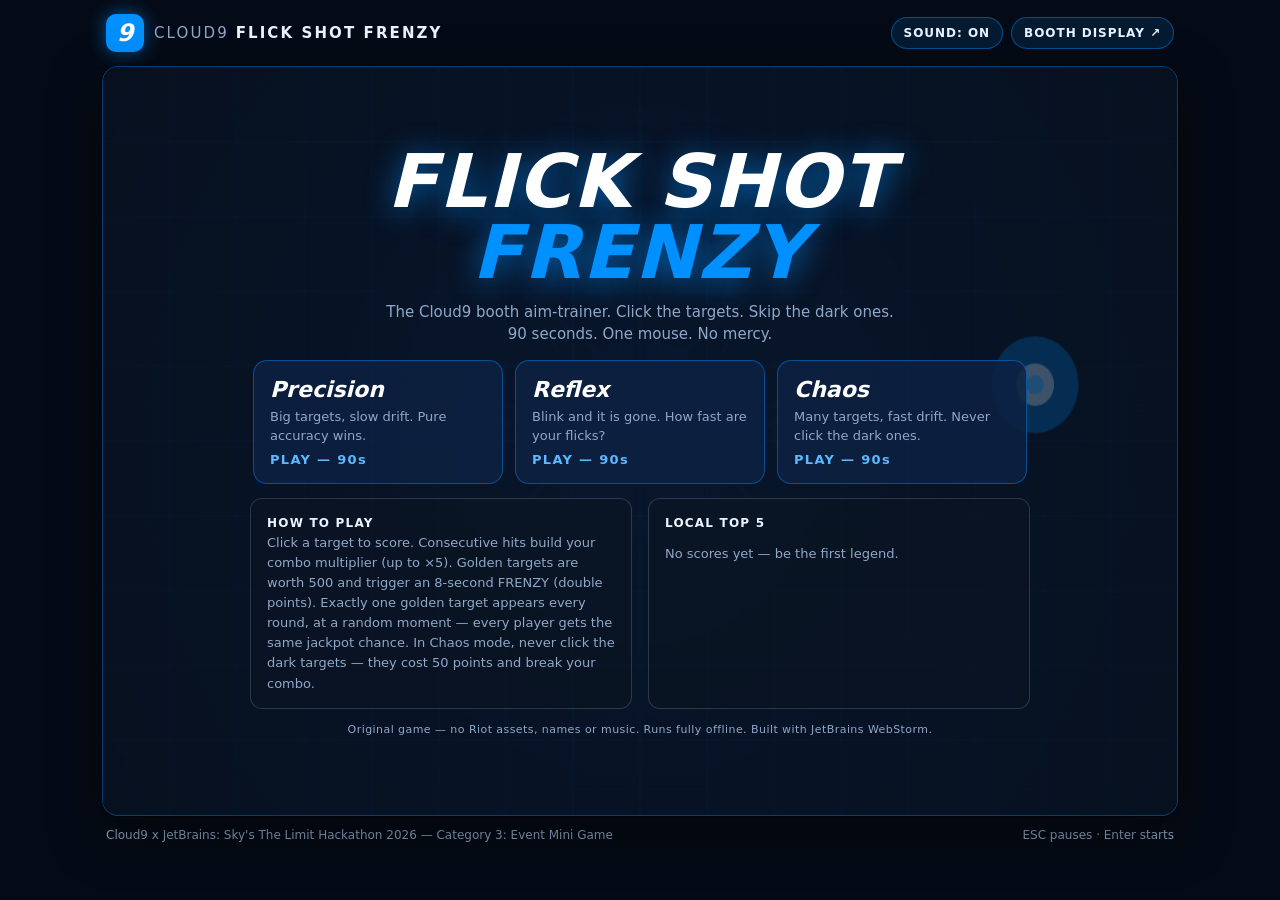
==== index.html @ 0c86843c "Cloud9 Flick Shot Frenzy — Category 3 event mini game (initial build) Browser-based flick-shot arcad" ====
<!DOCTYPE html>
<html lang="en">
<head>
<meta charset="UTF-8">
<meta name="viewport" content="width=device-width, initial-scale=1.0">
<title>Cloud9 Flick Shot Frenzy — Event Mini Game</title>
<meta name="description" content="Cloud9 Flick Shot Frenzy: a mouse-only flick-shot arcade game for Cloud9 event booths. 90-second rounds, three modes, local leaderboard. Built with JetBrains WebStorm.">
<link rel="stylesheet" href="style.css">
</head>
<body>
<div id="app">
  <header id="topbar">
    <div class="brand">
      <span class="brand-mark" aria-hidden="true">9</span>
      <span class="brand-name">CLOUD9 <b>FLICK SHOT FRENZY</b></span>
    </div>
    <div class="top-actions">
      <button id="btn-mute" class="chip-btn" type="button">SOUND: ON</button>
      <button id="btn-booth" class="chip-btn" type="button">BOOTH DISPLAY ↗</button>
    </div>
  </header>

  <main id="stage">
    <canvas id="game-canvas" width="960" height="600"></canvas>

    <!-- HUD (visible while playing / paused) -->
    <div id="hud" class="hidden">
      <div class="hud-left">
        <span id="hud-time" class="hud-time">1:30</span>
        <span id="hud-acc" class="hud-acc">ACC 100%</span>
      </div>
      <div class="hud-mid">
        <span id="hud-score" class="hud-score">0</span>
        <span id="hud-combo" class="hud-combo"></span>
        <span id="hud-frenzy" class="hud-frenzy" style="display:none"></span>
      </div>
      <div class="hud-right">
        <button id="btn-pause" class="chip-btn" type="button">II PAUSE</button>
      </div>
    </div>

    <!-- MENU -->
    <div id="screen-menu" class="screen">
      <h1>FLICK SHOT<br><span>FRENZY</span></h1>
      <p class="tagline">The Cloud9 booth aim-trainer. Click the targets. Skip the dark ones.<br>90 seconds. One mouse. No mercy.</p>
      <div id="mode-cards" class="mode-cards"></div>
      <div class="menu-bottom">
        <div class="howto">
          <b>HOW TO PLAY</b>
          <p>Click a target to score. Consecutive hits build your combo multiplier (up to ×5).
          Golden targets are worth 500 and trigger an 8-second FRENZY (double points).
          Exactly one golden target appears every round, at a random moment —
          every player gets the same jackpot chance.
          In Chaos mode, never click the dark targets — they cost 50 points and break your combo.</p>
        </div>
        <div class="top5">
          <b>LOCAL TOP 5</b>
          <ol id="menu-top5"></ol>
        </div>
      </div>
      <p class="foot">Original game — no Riot assets, names or music. Runs fully offline. Built with JetBrains WebStorm.</p>
    </div>

    <!-- PAUSED -->
    <div id="screen-paused" class="screen overlay hidden">
      <h2>PAUSED</h2>
      <p>Take a breath, champ.</p>
      <div class="btn-row">
        <button id="btn-resume" class="big-btn" type="button">RESUME</button>
        <button id="btn-quit" class="big-btn ghost" type="button">QUIT TO MENU</button>
      </div>
    </div>

    <!-- SCORE -->
    <div id="screen-score" class="screen overlay hidden">
      <p id="score-mode-label" class="score-mode">Precision — 90s round</p>
      <h2>TIME!</h2>
      <div class="final-row">
        <div>
          <span class="final-label">FINAL SCORE</span>
          <span id="final-score" class="final-score">0</span>
        </div>
        <div id="final-rank" class="rank-badge rank-B">B</div>
      </div>
      <div id="final-stats" class="final-stats"></div>
      <div class="save-row">
        <label for="initials">YOUR TAG</label>
        <input id="initials" maxlength="6" placeholder="ACE" autocomplete="off" spellcheck="false">
        <button id="btn-save-score" class="big-btn" type="button">SAVE SCORE</button>
      </div>
      <p id="save-note" class="save-note"></p>
      <div class="btn-row">
        <button id="btn-again" class="big-btn" type="button">PLAY AGAIN</button>
        <button id="btn-menu" class="big-btn ghost" type="button">CHANGE MODE</button>
      </div>
      <p class="auto-note">Auto-returns to the menu in 25s — ready for the next player.</p>
    </div>

    <!-- ATTRACT -->
    <div id="attract" class="attract hidden">
      <p>☁️ CLOUD9 FLICK SHOT FRENZY ☁️</p>
      <p class="attract-big">TAP TO PLAY</p>
      <p>90 seconds · mouse only · beat the top score</p>
    </div>
  </main>

  <footer id="bottombar">
    <span>Cloud9 x JetBrains: Sky's The Limit Hackathon 2026 — Category 3: Event Mini Game</span>
    <span>ESC pauses · Enter starts</span>
  </footer>
</div>

<script src="leaderboard.js"></script>
<script src="game.js"></script>
</body>
</html>
---- style.css ----
/* Cloud9 Flick Shot Frenzy — Cloud9 blue / white / dark navy theme.
 * System font stack only: the game must work fully offline at a booth. */
:root {
  --c9-blue: #0090ff;
  --c9-light: #5cb8ff;
  --c9-dark: #0a1424;
  --c9-navy: #0e2242;
  --ink: #eaf3ff;
  --muted: #8fa8c8;
  --gold: #ffc93c;
  --danger: #ff5d5d;
}

* { box-sizing: border-box; margin: 0; padding: 0; }

html, body { height: 100%; }

body {
  background: #050b16;
  color: var(--ink);
  font-family: system-ui, -apple-system, "Segoe UI", Roboto, Helvetica, Arial, sans-serif;
  -webkit-font-smoothing: antialiased;
}

#app {
  min-height: 100vh;
  display: flex;
  flex-direction: column;
  max-width: 1100px;
  margin: 0 auto;
  padding: 0 12px;
}

/* ---------- top bar ---------- */
#topbar {
  display: flex;
  align-items: center;
  justify-content: space-between;
  gap: 12px;
  padding: 14px 4px;
}

.brand { display: flex; align-items: center; gap: 10px; }

.brand-mark {
  display: inline-flex;
  align-items: center;
  justify-content: center;
  width: 38px; height: 38px;
  border-radius: 10px;
  background: var(--c9-blue);
  color: #fff;
  font-weight: 900;
  font-size: 24px;
  font-style: italic;
  box-shadow: 0 0 18px rgba(0, 144, 255, .55);
}

.brand-name { font-size: 15px; letter-spacing: .14em; color: var(--muted); }
.brand-name b { color: var(--ink); }

.top-actions { display: flex; gap: 8px; }

.chip-btn {
  background: rgba(0, 144, 255, .12);
  border: 1px solid rgba(0, 144, 255, .45);
  color: var(--ink);
  font: 700 12px/1 system-ui, sans-serif;
  letter-spacing: .08em;
  padding: 9px 12px;
  border-radius: 999px;
  cursor: pointer;
}
.chip-btn:hover { background: rgba(0, 144, 255, .25); }

/* ---------- stage ---------- */
#stage {
  position: relative;
  flex: 1;
  border-radius: 16px;
  overflow: hidden;
  border: 1px solid rgba(0, 144, 255, .35);
  box-shadow: 0 0 0 1px rgba(0,0,0,.4), 0 18px 50px rgba(0,0,0,.5);
  background: var(--c9-dark);
  aspect-ratio: 960 / 600;
  max-height: calc(100vh - 150px);
  margin: 0 auto;
  width: 100%;
}

#game-canvas {
  position: absolute;
  inset: 0;
  width: 100%;
  height: 100%;
  display: block;
  cursor: crosshair;
  touch-action: none;
  user-select: none;
  -webkit-user-select: none;
}

.hidden { display: none !important; }

/* ---------- HUD ---------- */
#hud {
  position: absolute;
  top: 0; left: 0; right: 0;
  display: flex;
  align-items: flex-start;
  justify-content: space-between;
  gap: 10px;
  padding: 12px 16px;
  pointer-events: none;
  font-weight: 800;
}
#hud .chip-btn { pointer-events: auto; }

.hud-left, .hud-mid, .hud-right { display: flex; align-items: center; gap: 12px; }

.hud-time {
  font-size: 30px;
  color: #fff;
  text-shadow: 0 2px 12px rgba(0,144,255,.7);
  font-variant-numeric: tabular-nums;
}
.hud-time.urgent { color: var(--danger); animation: pulse .5s infinite alternate; }
@keyframes pulse { from { opacity: 1; } to { opacity: .55; } }

.hud-acc { font-size: 13px; color: var(--muted); letter-spacing: .1em; }

.hud-mid { flex-direction: column; gap: 2px; }
.hud-score { font-size: 34px; color: #fff; font-variant-numeric: tabular-nums; }
.hud-combo { font-size: 15px; color: var(--gold); letter-spacing: .06em; min-height: 18px; }
.hud-combo.hot { animation: pulse .3s infinite alternate; }
.hud-frenzy {
  background: var(--gold);
  color: #231a00;
  font-size: 13px;
  padding: 4px 10px;
  border-radius: 999px;
  letter-spacing: .06em;
}

/* ---------- screens ---------- */
.screen {
  position: absolute;
  inset: 0;
  display: flex;
  flex-direction: column;
  align-items: center;
  justify-content: center;
  gap: 14px;
  padding: 28px;
  text-align: center;
  background: rgba(5, 11, 22, .55);
  overflow-y: auto;
}

.screen.overlay { background: rgba(5, 11, 22, .78); }

#screen-menu h1 {
  font-size: clamp(42px, 7vw, 74px);
  line-height: .95;
  font-weight: 900;
  font-style: italic;
  letter-spacing: .02em;
  color: #fff;
  text-shadow: 0 4px 30px rgba(0, 144, 255, .65);
}
#screen-menu h1 span { color: var(--c9-blue); }

.tagline { color: var(--muted); font-size: 15px; line-height: 1.5; }

.mode-cards {
  display: flex;
  gap: 12px;
  flex-wrap: wrap;
  justify-content: center;
}

.mode-card {
  width: 250px;
  display: flex;
  flex-direction: column;
  gap: 6px;
  text-align: left;
  padding: 16px;
  border-radius: 14px;
  border: 1px solid rgba(0, 144, 255, .45);
  background: rgba(14, 34, 66, .85);
  color: var(--ink);
  cursor: pointer;
  font-family: inherit;
  transition: transform .12s ease, border-color .12s ease, box-shadow .12s ease;
}
.mode-card:hover {
  transform: translateY(-3px);
  border-color: var(--c9-light);
  box-shadow: 0 10px 30px rgba(0, 144, 255, .35);
}
.mode-name { font-size: 22px; font-weight: 900; font-style: italic; color: #fff; }
.mode-tagline { font-size: 13px; color: var(--muted); line-height: 1.45; flex: 1; }
.mode-play {
  font-size: 13px;
  font-weight: 800;
  letter-spacing: .1em;
  color: var(--c9-light);
}

.menu-bottom {
  display: flex;
  gap: 16px;
  flex-wrap: wrap;
  justify-content: center;
  width: 100%;
  max-width: 780px;
}
.howto, .top5 {
  flex: 1 1 300px;
  text-align: left;
  background: rgba(10, 20, 36, .8);
  border: 1px solid rgba(143, 168, 200, .25);
  border-radius: 12px;
  padding: 14px 16px;
  font-size: 13px;
  line-height: 1.55;
  color: var(--muted);
}
.howto b, .top5 b { color: var(--ink); letter-spacing: .1em; font-size: 12px; }
.top5 ol { list-style: none; margin-top: 8px; }
.top5 li {
  display: flex;
  gap: 8px;
  align-items: baseline;
  padding: 3px 0;
  border-bottom: 1px dashed rgba(143,168,200,.18);
  color: var(--ink);
}
.top5 li .rank { color: var(--gold); font-weight: 900; width: 18px; }
.top5 li .name { font-weight: 800; }
.top5 li .mode-tag { color: var(--muted); font-size: 11px; text-transform: uppercase; }
.top5 li .pts { margin-left: auto; font-variant-numeric: tabular-nums; font-weight: 800; }
.top5 li.empty { color: var(--muted); border: none; }

.foot { font-size: 11px; color: var(--muted); letter-spacing: .04em; }

/* ---------- score screen ---------- */
#screen-score h2 { font-size: 52px; font-weight: 900; font-style: italic; color: #fff; }
.score-mode { color: var(--muted); letter-spacing: .12em; font-size: 13px; font-weight: 700; }

.final-row { display: flex; align-items: center; gap: 22px; }
.final-label { display: block; font-size: 12px; letter-spacing: .14em; color: var(--muted); }
.final-score { font-size: 56px; font-weight: 900; color: #fff; font-variant-numeric: tabular-nums; }

.rank-badge {
  width: 84px; height: 84px;
  display: flex; align-items: center; justify-content: center;
  border-radius: 50%;
  font-size: 46px; font-weight: 900; font-style: italic;
  border: 4px solid var(--gold);
  color: var(--gold);
  background: rgba(255, 201, 60, .1);
  box-shadow: 0 0 30px rgba(255, 201, 60, .35);
}
.rank-badge.rank-S { border-color: var(--gold); color: var(--gold); }
.rank-badge.rank-A { border-color: var(--c9-light); color: var(--c9-light); box-shadow: 0 0 30px rgba(92,184,255,.35); }
.rank-badge.rank-B { border-color: #9be15d; color: #9be15d; box-shadow: 0 0 30px rgba(155,225,93,.3); }
.rank-badge.rank-C { border-color: var(--muted); color: var(--muted); box-shadow: none; }

.final-stats { display: flex; gap: 10px; flex-wrap: wrap; justify-content: center; }
.final-stats div {
  background: rgba(10, 20, 36, .85);
  border: 1px solid rgba(143,168,200,.25);
  border-radius: 10px;
  padding: 10px 14px;
  min-width: 96px;
}
.final-stats b { display: block; font-size: 20px; color: #fff; font-variant-numeric: tabular-nums; }
.final-stats span { font-size: 11px; color: var(--muted); letter-spacing: .06em; text-transform: uppercase; }

.save-row { display: flex; align-items: center; gap: 10px; flex-wrap: wrap; justify-content: center; }
.save-row label { font-size: 12px; letter-spacing: .14em; font-weight: 800; }
#initials {
  width: 110px;
  background: #0a1424;
  border: 2px solid var(--c9-blue);
  color: #fff;
  font: 900 22px system-ui, sans-serif;
  letter-spacing: .2em;
  text-align: center;
  text-transform: uppercase;
  padding: 8px 10px;
  border-radius: 8px;
  outline: none;
}
#initials:focus { box-shadow: 0 0 0 3px rgba(0,144,255,.4); }
.save-note { color: var(--gold); font-size: 13px; min-height: 18px; }

.btn-row { display: flex; gap: 10px; flex-wrap: wrap; justify-content: center; }
.big-btn {
  background: var(--c9-blue);
  color: #fff;
  border: none;
  font: 800 15px system-ui, sans-serif;
  letter-spacing: .08em;
  padding: 13px 22px;
  border-radius: 999px;
  cursor: pointer;
  box-shadow: 0 6px 20px rgba(0,144,255,.4);
}
.big-btn:hover { background: #1a9dff; }
.big-btn:disabled { opacity: .45; cursor: default; }
.big-btn.ghost { background: transparent; border: 1px solid rgba(143,168,200,.5); color: var(--ink); box-shadow: none; }
.auto-note { font-size: 12px; color: var(--muted); }

/* ---------- attract ---------- */
.attract {
  position: absolute;
  inset: 0;
  display: flex;
  flex-direction: column;
  align-items: center;
  justify-content: center;
  gap: 10px;
  background: rgba(5, 11, 22, .45);
  text-align: center;
  cursor: pointer;
}
.attract p { color: var(--muted); letter-spacing: .14em; font-weight: 700; }
.attract-big {
  font-size: clamp(40px, 7vw, 64px) !important;
  font-weight: 900;
  font-style: italic;
  color: #fff !important;
  animation: pulse .8s infinite alternate;
}

/* ---------- footer ---------- */
#bottombar {
  display: flex;
  justify-content: space-between;
  gap: 10px;
  flex-wrap: wrap;
  padding: 12px 4px 18px;
  font-size: 12px;
  color: var(--muted);
}

/* ---------- small screens ---------- */
@media (max-width: 640px) {
  .mode-card { width: 100%; }
  .hud-time { font-size: 22px; }
  .hud-score { font-size: 26px; }
  #screen-score h2 { font-size: 40px; }
  .final-score { font-size: 42px; }
  .brand-name { font-size: 12px; }
}
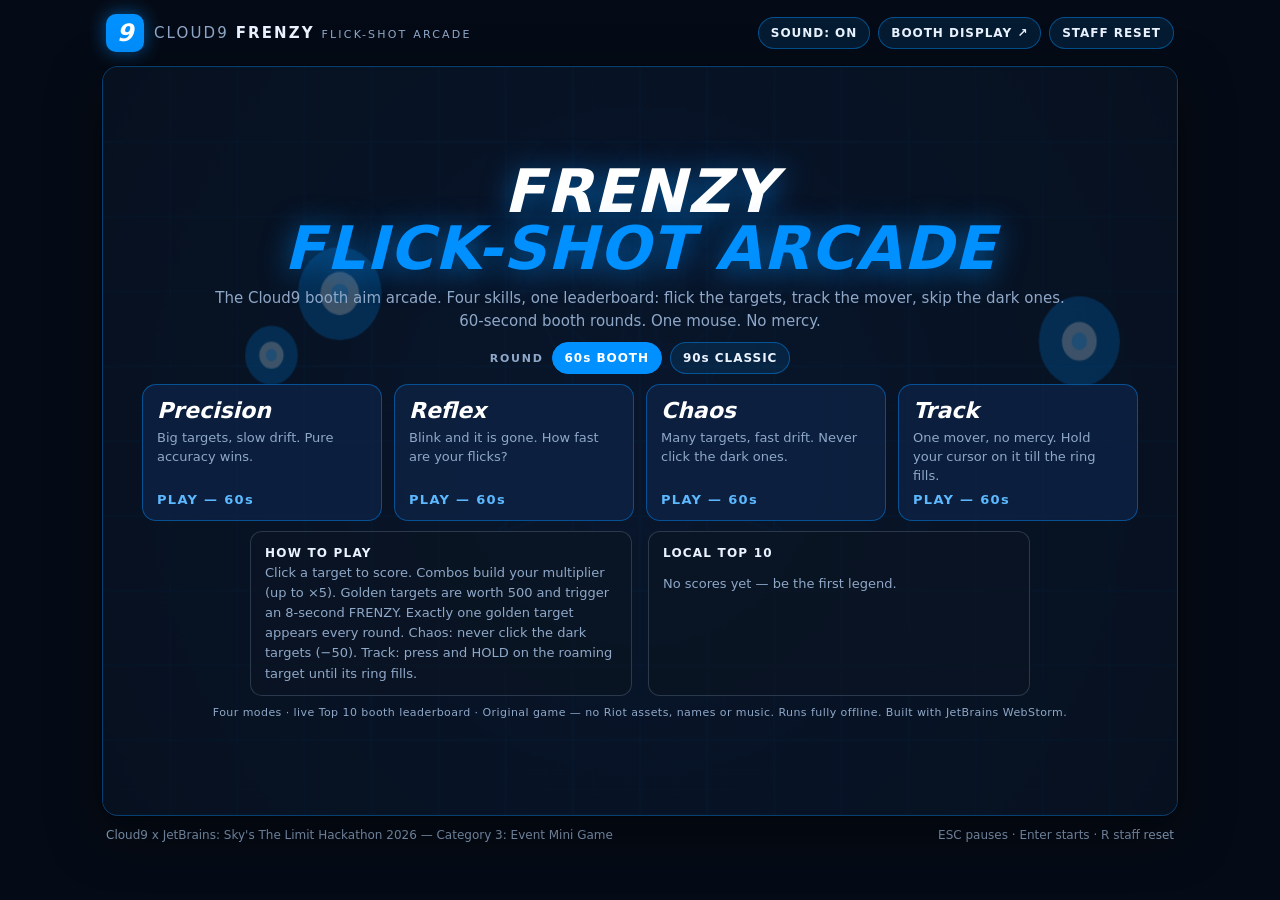
==== commit 18279a35: "Rival-gap upgrade: Track mode, 60s booth rounds, Top 10, booth ops, Frenzy branding - NEW Track mode" ====
--- a/index.html
+++ b/index.html
@@ -3,8 +3,8 @@
 <head>
 <meta charset="UTF-8">
 <meta name="viewport" content="width=device-width, initial-scale=1.0">
-<title>Cloud9 Flick Shot Frenzy — Event Mini Game</title>
-<meta name="description" content="Cloud9 Flick Shot Frenzy: a mouse-only flick-shot arcade game for Cloud9 event booths. 90-second rounds, three modes, local leaderboard. Built with JetBrains WebStorm.">
+<title>Frenzy — Cloud9 Flick-Shot Arcade | Event Mini Game</title>
+<meta name="description" content="Frenzy: the Cloud9 booth flick-shot arcade. Four modes — Precision, Reflex, Chaos and Track — 60-second booth rounds, a local Top 10 leaderboard and a second-monitor booth display. Built with JetBrains WebStorm.">
 <link rel="stylesheet" href="style.css">
 </head>
 <body>
@@ -12,11 +12,12 @@
   <header id="topbar">
     <div class="brand">
       <span class="brand-mark" aria-hidden="true">9</span>
-      <span class="brand-name">CLOUD9 <b>FLICK SHOT FRENZY</b></span>
+      <span class="brand-name">CLOUD9 <b>FRENZY</b> <span class="brand-sub">FLICK-SHOT ARCADE</span></span>
     </div>
     <div class="top-actions">
       <button id="btn-mute" class="chip-btn" type="button">SOUND: ON</button>
       <button id="btn-booth" class="chip-btn" type="button">BOOTH DISPLAY ↗</button>
+      <button id="btn-staff-reset" class="chip-btn" type="button" title="Staff: clear the local leaderboard (R)">STAFF RESET</button>
     </div>
   </header>
 
@@ -41,24 +42,29 @@
 
     <!-- MENU -->
     <div id="screen-menu" class="screen">
-      <h1>FLICK SHOT<br><span>FRENZY</span></h1>
-      <p class="tagline">The Cloud9 booth aim-trainer. Click the targets. Skip the dark ones.<br>90 seconds. One mouse. No mercy.</p>
+      <h1>FRENZY<br><span>FLICK-SHOT ARCADE</span></h1>
+      <p class="tagline">The Cloud9 booth aim arcade. Four skills, one leaderboard: flick the targets, track the mover, skip the dark ones.<br>60-second booth rounds. One mouse. No mercy.</p>
+      <div class="duration-row" role="group" aria-label="Round length">
+        <span class="duration-label">ROUND</span>
+        <button class="chip-btn duration-btn active" data-duration="60000" type="button">60s BOOTH</button>
+        <button class="chip-btn duration-btn" data-duration="90000" type="button">90s CLASSIC</button>
+      </div>
       <div id="mode-cards" class="mode-cards"></div>
       <div class="menu-bottom">
         <div class="howto">
           <b>HOW TO PLAY</b>
-          <p>Click a target to score. Consecutive hits build your combo multiplier (up to ×5).
-          Golden targets are worth 500 and trigger an 8-second FRENZY (double points).
-          Exactly one golden target appears every round, at a random moment —
-          every player gets the same jackpot chance.
-          In Chaos mode, never click the dark targets — they cost 50 points and break your combo.</p>
+          <p>Click a target to score. Combos build your multiplier (up to ×5).
+          Golden targets are worth 500 and trigger an 8-second FRENZY.
+          Exactly one golden target appears every round.
+          Chaos: never click the dark targets (−50). Track: press and HOLD
+          on the roaming target until its ring fills.</p>
         </div>
         <div class="top5">
-          <b>LOCAL TOP 5</b>
-          <ol id="menu-top5"></ol>
+          <b>LOCAL TOP 10</b>
+          <ol id="menu-top10"></ol>
         </div>
       </div>
-      <p class="foot">Original game — no Riot assets, names or music. Runs fully offline. Built with JetBrains WebStorm.</p>
+      <p class="foot">Four modes · live Top 10 booth leaderboard · Original game — no Riot assets, names or music. Runs fully offline. Built with JetBrains WebStorm.</p>
     </div>
 
     <!-- PAUSED -->
@@ -93,20 +99,20 @@
         <button id="btn-again" class="big-btn" type="button">PLAY AGAIN</button>
         <button id="btn-menu" class="big-btn ghost" type="button">CHANGE MODE</button>
       </div>
-      <p class="auto-note">Auto-returns to the menu in 25s — ready for the next player.</p>
+      <p class="auto-note">Auto-returns to the attract screen in 15s — ready for the next player.</p>
     </div>
 
     <!-- ATTRACT -->
     <div id="attract" class="attract hidden">
-      <p>☁️ CLOUD9 FLICK SHOT FRENZY ☁️</p>
+      <p>☁️ CLOUD9 FRENZY ☁️</p>
       <p class="attract-big">TAP TO PLAY</p>
-      <p>90 seconds · mouse only · beat the top score</p>
+      <p id="attract-sub">60 seconds · mouse only · beat the top score</p>
     </div>
   </main>
 
   <footer id="bottombar">
     <span>Cloud9 x JetBrains: Sky's The Limit Hackathon 2026 — Category 3: Event Mini Game</span>
-    <span>ESC pauses · Enter starts</span>
+    <span>ESC pauses · Enter starts · R staff reset</span>
   </footer>
 </div>
 
--- a/style.css
+++ b/style.css
@@ -58,6 +58,7 @@
 
 .brand-name { font-size: 15px; letter-spacing: .14em; color: var(--muted); }
 .brand-name b { color: var(--ink); }
+.brand-sub { font-size: 11px; letter-spacing: .2em; color: var(--muted); }
 
 .top-actions { display: flex; gap: 8px; }
 
@@ -149,9 +150,9 @@
   display: flex;
   flex-direction: column;
   align-items: center;
-  justify-content: center;
-  gap: 14px;
-  padding: 28px;
+  justify-content: safe center;
+  gap: 10px;
+  padding: 20px;
   text-align: center;
   background: rgba(5, 11, 22, .55);
   overflow-y: auto;
@@ -160,7 +161,7 @@
 .screen.overlay { background: rgba(5, 11, 22, .78); }
 
 #screen-menu h1 {
-  font-size: clamp(42px, 7vw, 74px);
+  font-size: clamp(36px, 6vw, 60px);
   line-height: .95;
   font-weight: 900;
   font-style: italic;
@@ -179,13 +180,23 @@
   justify-content: center;
 }
 
+.duration-row {
+  display: flex;
+  gap: 8px;
+  align-items: center;
+  justify-content: center;
+  flex-wrap: wrap;
+}
+.duration-label { font-size: 11px; letter-spacing: .16em; color: var(--muted); font-weight: 800; }
+.duration-btn.active { background: var(--c9-blue); color: #fff; border-color: var(--c9-blue); }
+
 .mode-card {
-  width: 250px;
+  width: 240px;
   display: flex;
   flex-direction: column;
   gap: 6px;
   text-align: left;
-  padding: 16px;
+  padding: 13px 14px;
   border-radius: 14px;
   border: 1px solid rgba(0, 144, 255, .45);
   background: rgba(14, 34, 66, .85);
@@ -222,7 +233,7 @@
   background: rgba(10, 20, 36, .8);
   border: 1px solid rgba(143, 168, 200, .25);
   border-radius: 12px;
-  padding: 14px 16px;
+  padding: 11px 14px;
   font-size: 13px;
   line-height: 1.55;
   color: var(--muted);
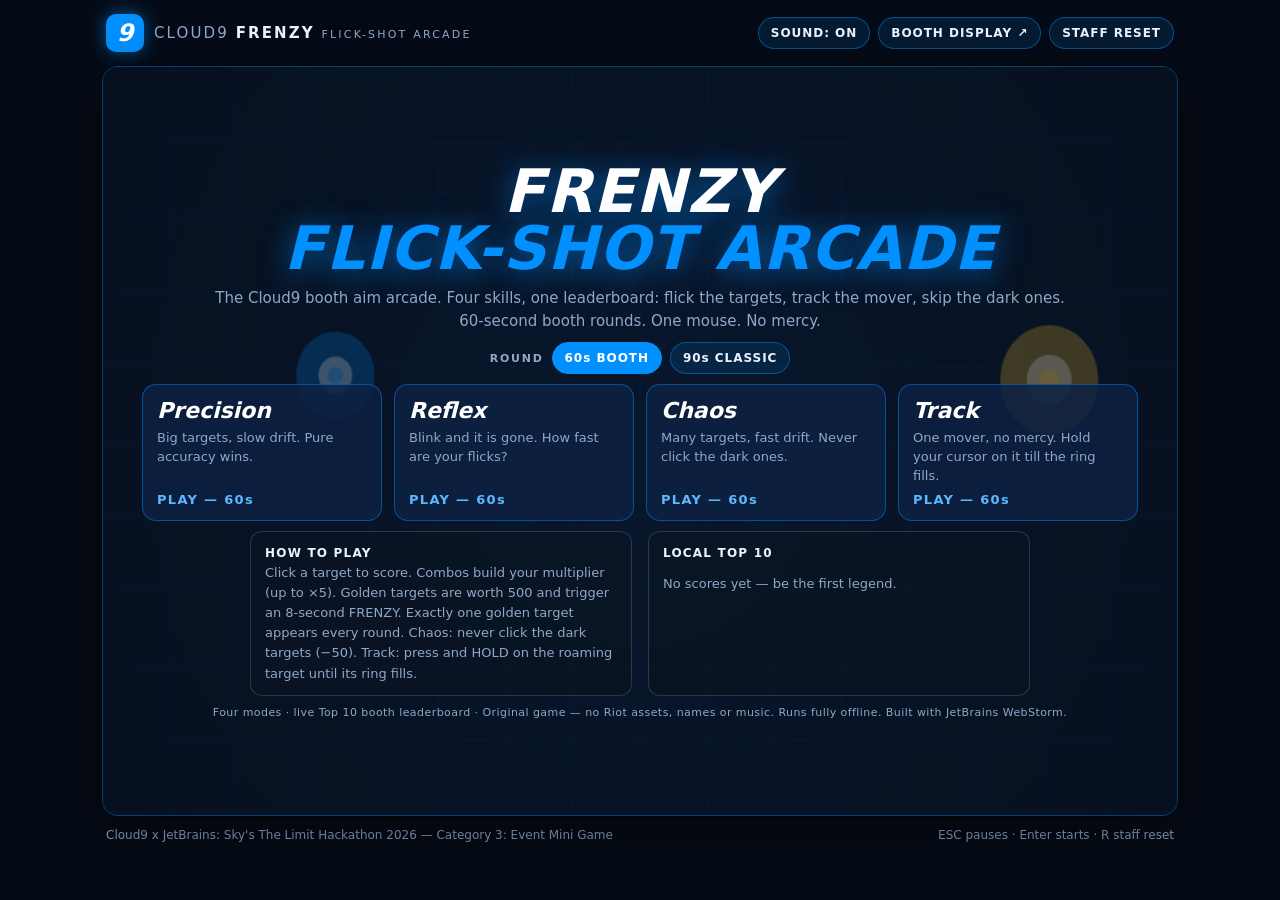
==== commit 5874e7e1: "README gameplay GIF + Track pitch, favicon fix, judge-path test, Devpost draft v2 - docs/gameplay.gi" ====
--- a/index.html
+++ b/index.html
@@ -6,6 +6,7 @@
 <title>Frenzy — Cloud9 Flick-Shot Arcade | Event Mini Game</title>
 <meta name="description" content="Frenzy: the Cloud9 booth flick-shot arcade. Four modes — Precision, Reflex, Chaos and Track — 60-second booth rounds, a local Top 10 leaderboard and a second-monitor booth display. Built with JetBrains WebStorm.">
 <link rel="stylesheet" href="style.css">
+<link rel="icon" href="data:image/svg+xml,%3Csvg xmlns='http://www.w3.org/2000/svg' viewBox='0 0 64 64'%3E%3Crect width='64' height='64' rx='14' fill='%230090ff'/%3E%3Ctext x='32' y='45' font-size='38' font-family='Arial,sans-serif' font-weight='bold' text-anchor='middle' fill='white'%3E9%3C/text%3E%3C/svg%3E">
 </head>
 <body>
 <div id="app">
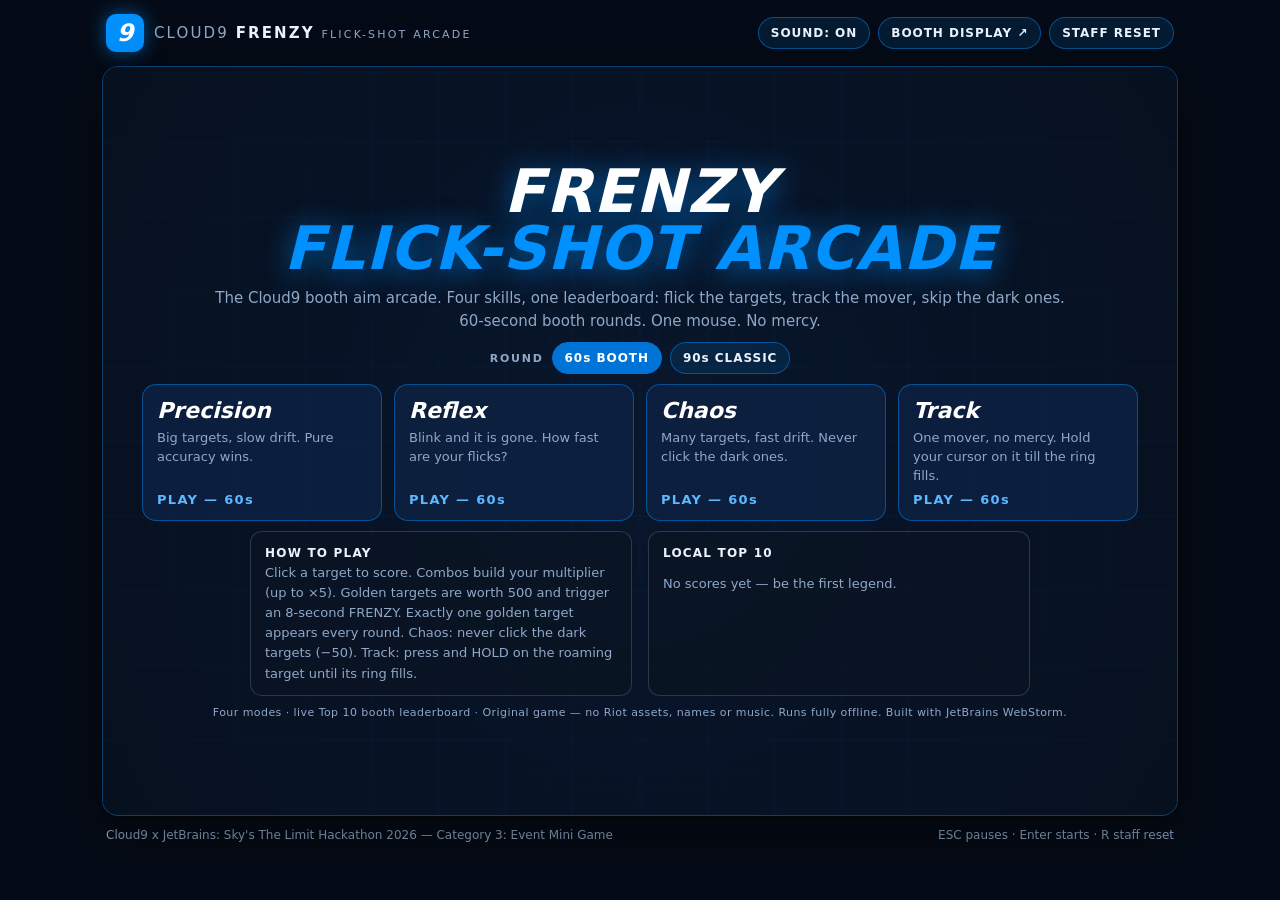
==== commit 0f2ba900: "Junie review fixes: pause fairness, leaderboard honesty, Track golden/combo, keyboard + a11y polish " ====
--- a/index.html
+++ b/index.html
@@ -23,7 +23,7 @@
   </header>
 
   <main id="stage">
-    <canvas id="game-canvas" width="960" height="600"></canvas>
+    <canvas id="game-canvas" width="960" height="600" role="img" aria-label="Frenzy game arena. Click the moving targets to score; in Track mode, press and hold on the mover until its ring fills.">Frenzy game arena — enable JavaScript to play.</canvas>
 
     <!-- HUD (visible while playing / paused) -->
     <div id="hud" class="hidden">
@@ -104,7 +104,7 @@
     </div>
 
     <!-- ATTRACT -->
-    <div id="attract" class="attract hidden">
+    <div id="attract" class="attract hidden" role="button" tabindex="0" aria-label="Tap to play">
       <p>☁️ CLOUD9 FRENZY ☁️</p>
       <p class="attract-big">TAP TO PLAY</p>
       <p id="attract-sub">60 seconds · mouse only · beat the top score</p>
--- a/style.css
+++ b/style.css
@@ -2,6 +2,7 @@
  * System font stack only: the game must work fully offline at a booth. */
 :root {
   --c9-blue: #0090ff;
+  --c9-blue-dark: #0073d6; /* filled buttons: white on this is ~4.8:1, passes 4.5:1 */
   --c9-light: #5cb8ff;
   --c9-dark: #0a1424;
   --c9-navy: #0e2242;
@@ -188,7 +189,7 @@
   flex-wrap: wrap;
 }
 .duration-label { font-size: 11px; letter-spacing: .16em; color: var(--muted); font-weight: 800; }
-.duration-btn.active { background: var(--c9-blue); color: #fff; border-color: var(--c9-blue); }
+.duration-btn.active { background: var(--c9-blue-dark); color: #fff; border-color: var(--c9-blue-dark); }
 
 .mode-card {
   width: 240px;
@@ -310,7 +311,7 @@
 
 .btn-row { display: flex; gap: 10px; flex-wrap: wrap; justify-content: center; }
 .big-btn {
-  background: var(--c9-blue);
+  background: var(--c9-blue-dark);
   color: #fff;
   border: none;
   font: 800 15px system-ui, sans-serif;
@@ -320,7 +321,7 @@
   cursor: pointer;
   box-shadow: 0 6px 20px rgba(0,144,255,.4);
 }
-.big-btn:hover { background: #1a9dff; }
+.big-btn:hover { background: #0063b8; }
 .big-btn:disabled { opacity: .45; cursor: default; }
 .big-btn.ghost { background: transparent; border: 1px solid rgba(143,168,200,.5); color: var(--ink); box-shadow: none; }
 .auto-note { font-size: 12px; color: var(--muted); }
@@ -367,3 +368,8 @@
   .final-score { font-size: 42px; }
   .brand-name { font-size: 12px; }
 }
+
+/* ---------- reduced motion ---------- */
+@media (prefers-reduced-motion: reduce) {
+  .hud-time.urgent, .hud-combo.hot, .attract-big { animation: none !important; }
+}
